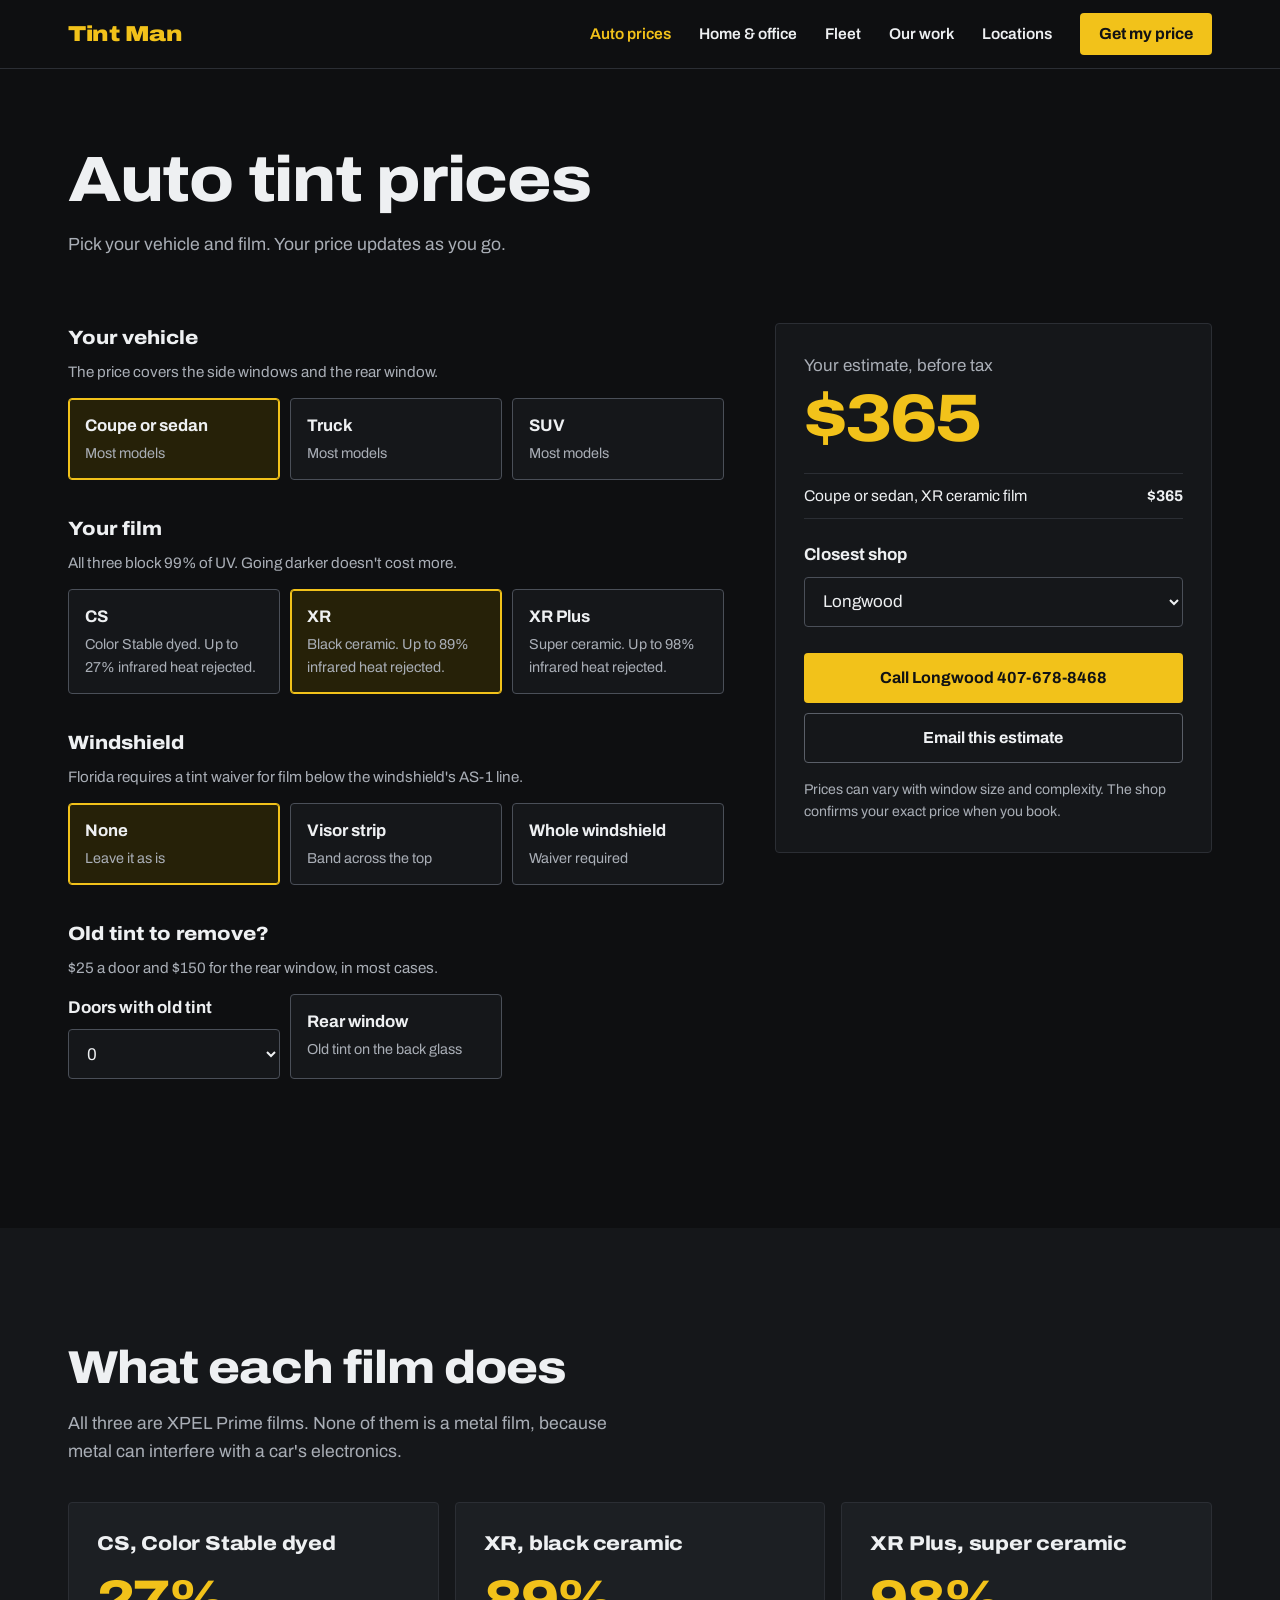
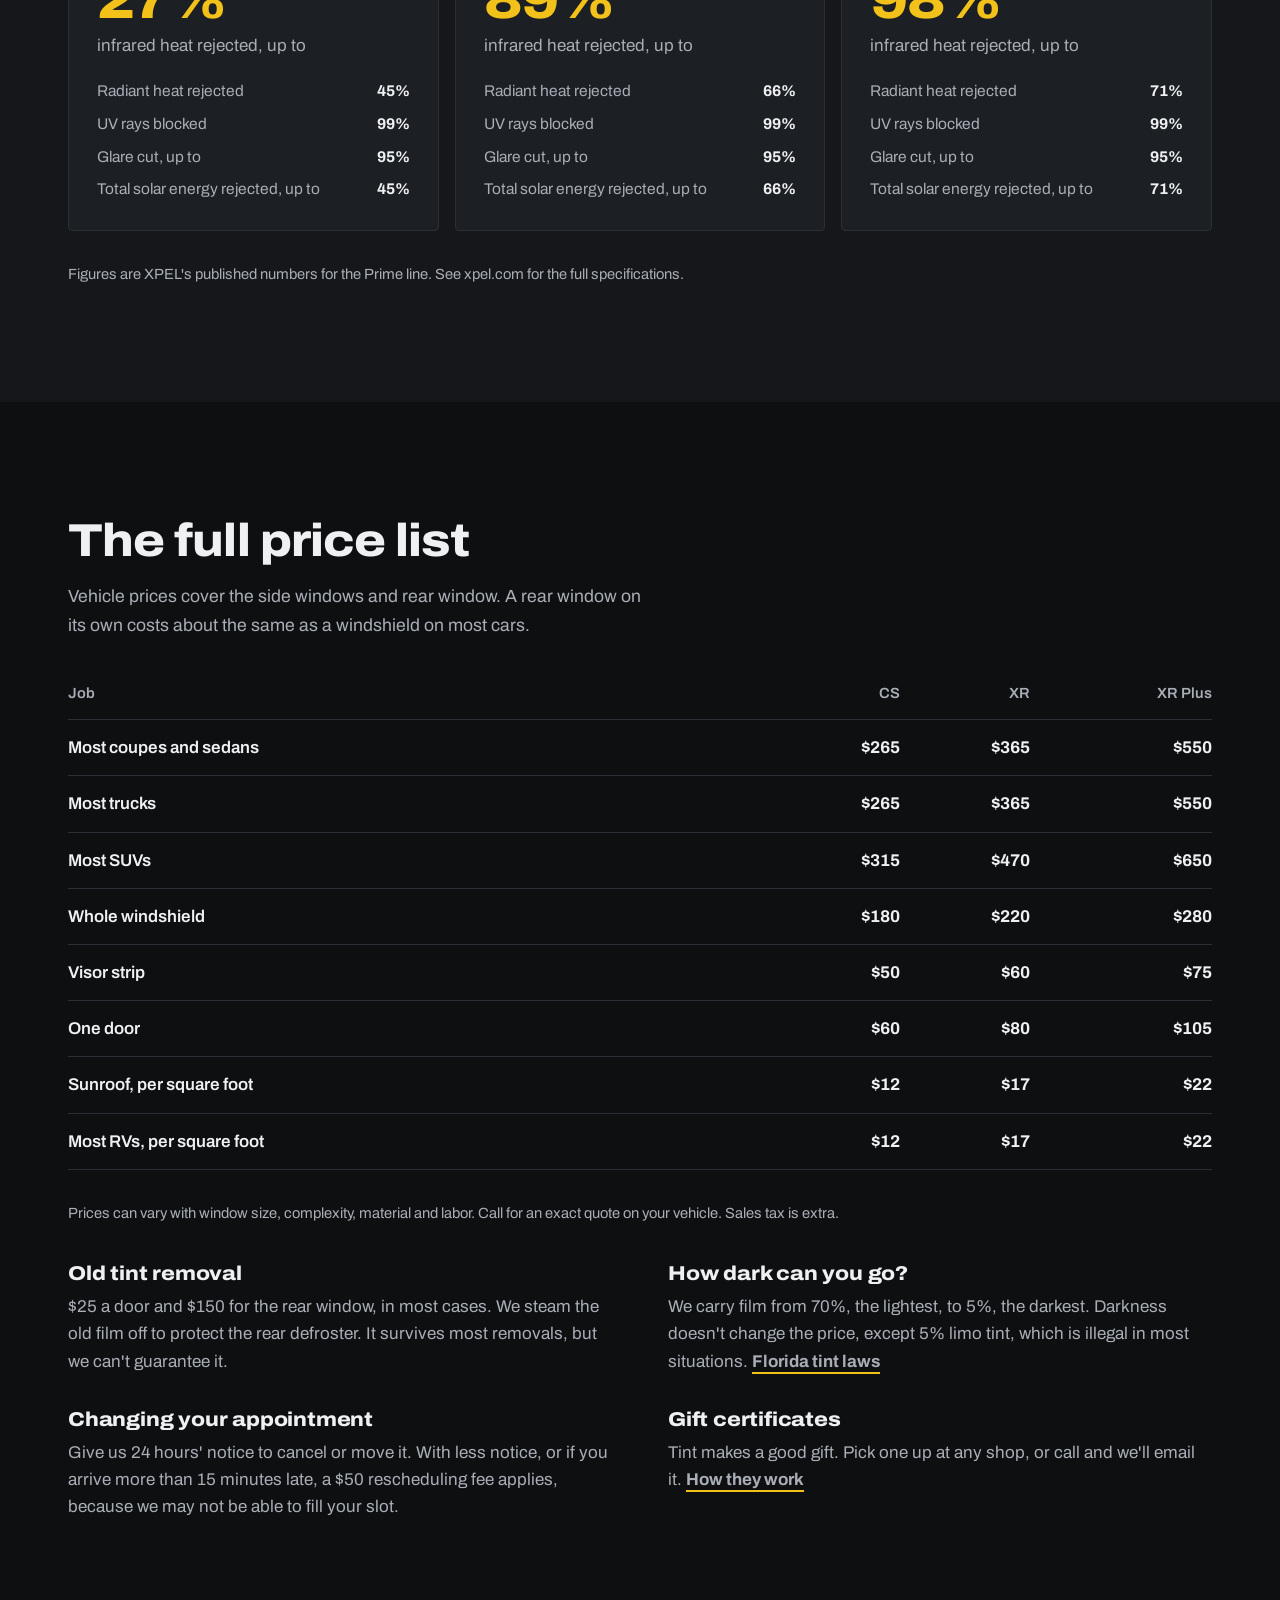
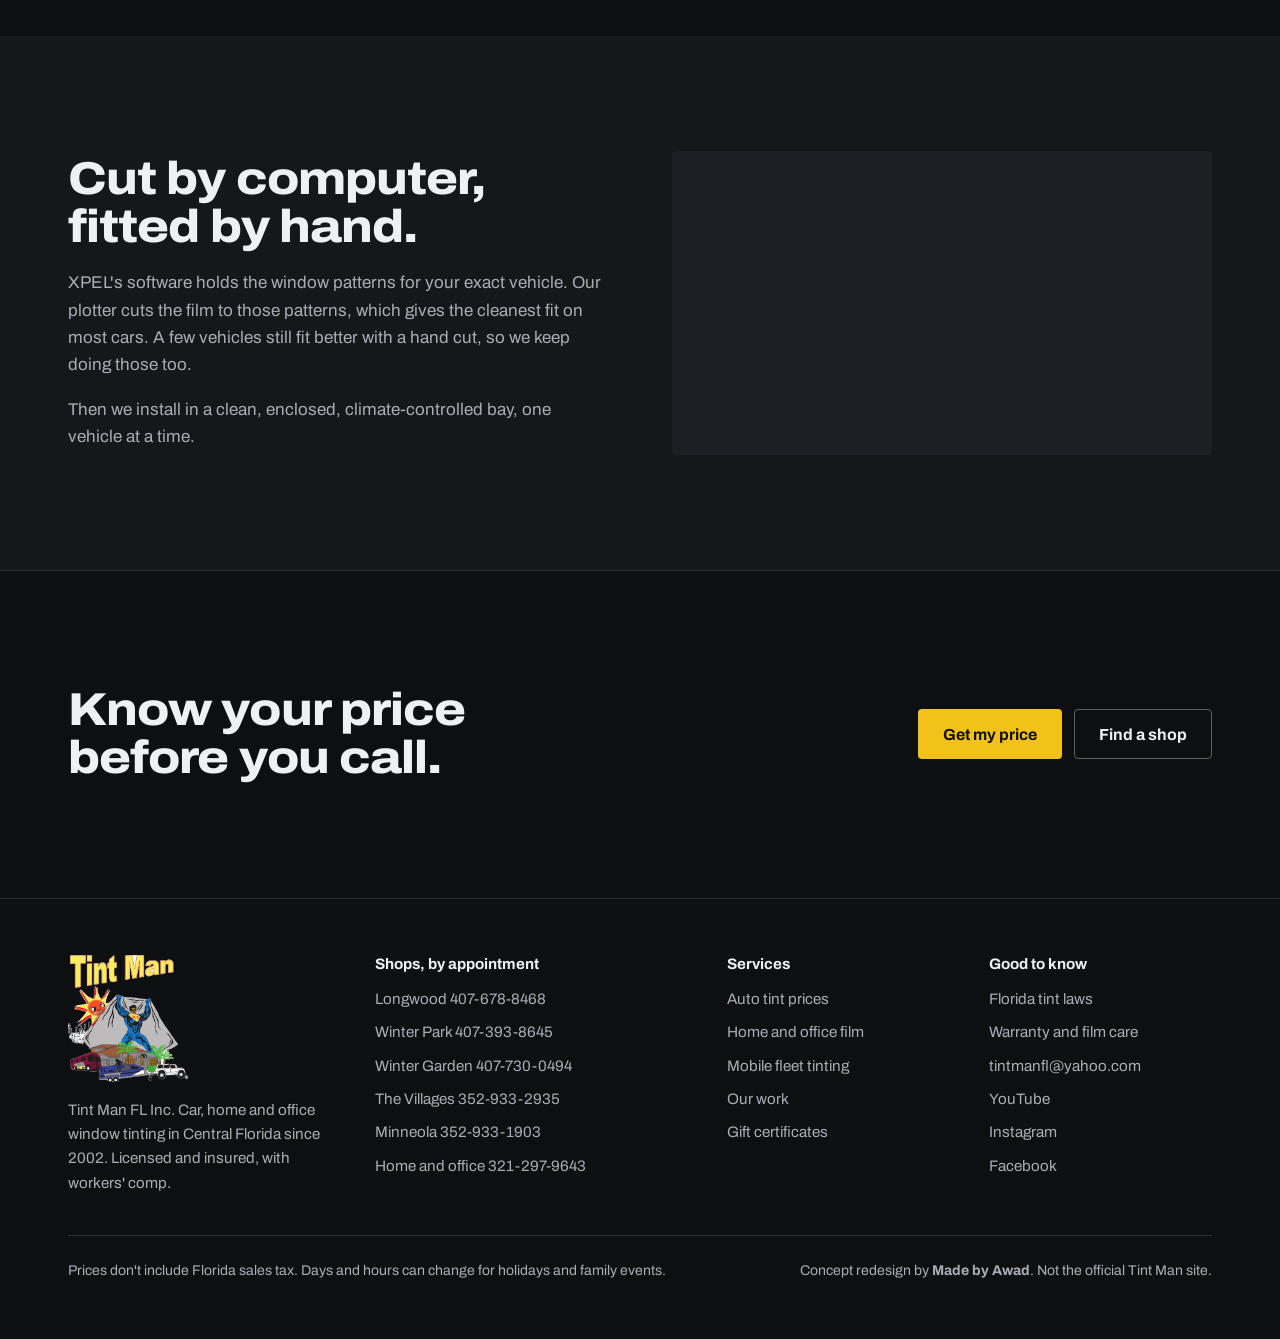
==== auto.html @ 5b7890b1 "Tint Man FL concept redesign: 8-page static site with price builder Co-Authored-By: Claude Opus 5.5 " ====
<!doctype html>
<html lang="en">
<head>
<meta charset="utf-8">
<meta name="viewport" content="width=device-width, initial-scale=1">
<title>Auto Tint Prices | Tint Man FL</title>
<meta name="description" content="Price your car, truck or SUV tint in seconds. XPEL CS from $265, XR ceramic from $365, XR Plus from $550. Lifetime warranty.">
<meta name="robots" content="noindex, nofollow">
<meta name="theme-color" content="#0e0f11">
<meta property="og:title" content="Auto Tint Prices | Tint Man FL">
<meta property="og:description" content="Price your car, truck or SUV tint in seconds. XPEL CS from $265, XR ceramic from $365, XR Plus from $550. Lifetime warranty.">
<meta property="og:image" content="assets/img/og.jpg">
<meta property="og:type" content="website">
<link rel="preload" href="assets/fonts/archivo.woff2" as="font" type="font/woff2" crossorigin>
<link rel="stylesheet" href="assets/site.css">
</head>
<body>
<a class="skip" href="#main">Skip to content</a>
<header class="hdr">
  <div class="wrap">
    <a class="brand" href="index.html" aria-label="Tint Man, home">Tint Man</a>
    <button class="menu" type="button" aria-expanded="false" aria-controls="nav">Menu</button>
    <nav class="nav" id="nav" aria-label="Main"><a href="auto.html" aria-current="page">Auto prices</a><a href="home-office.html">Home &amp; office</a><a href="fleet.html">Fleet</a><a href="work.html">Our work</a><a href="locations.html">Locations</a><a class="btn btn-p" href="auto.html#price">Get my price</a></nav>
  </div>
</header>
<main id="main">

<section class="phead">
  <div class="wrap">
    <h1>Auto tint prices</h1>
    <p class="lead">Pick your vehicle and film. Your price updates as you go.</p>
  </div>
</section>

<section class="sec" id="price" style="padding-top:16px">
  <div class="wrap builder">
    <form id="price-form">
      <fieldset>
        <legend>Your vehicle</legend>
        <p class="hint">The price covers the side windows and the rear window.</p>
        <div class="opts c3">
          <label class="opt"><input type="radio" name="vehicle" value="car" checked><span><b>Coupe or sedan</b><small>Most models</small></span></label>
          <label class="opt"><input type="radio" name="vehicle" value="truck"><span><b>Truck</b><small>Most models</small></span></label>
          <label class="opt"><input type="radio" name="vehicle" value="suv"><span><b>SUV</b><small>Most models</small></span></label>
        </div>
      </fieldset>
      <fieldset>
        <legend>Your film</legend>
        <p class="hint">All three block 99% of UV. Going darker doesn't cost more.</p>
        <div class="opts c3">
          <label class="opt"><input type="radio" name="film" value="cs"><span><b>CS</b><small>Color Stable dyed. Up to 27% infrared heat rejected.</small></span></label>
          <label class="opt"><input type="radio" name="film" value="xr" checked><span><b>XR</b><small>Black ceramic. Up to 89% infrared heat rejected.</small></span></label>
          <label class="opt"><input type="radio" name="film" value="xrp"><span><b>XR Plus</b><small>Super ceramic. Up to 98% infrared heat rejected.</small></span></label>
        </div>
      </fieldset>
      <fieldset>
        <legend>Windshield</legend>
        <p class="hint">Florida requires a tint waiver for film below the windshield's AS-1 line.</p>
        <div class="opts c3">
          <label class="opt"><input type="radio" name="windshield" value="none" checked><span><b>None</b><small>Leave it as is</small></span></label>
          <label class="opt"><input type="radio" name="windshield" value="visor"><span><b>Visor strip</b><small>Band across the top</small></span></label>
          <label class="opt"><input type="radio" name="windshield" value="full"><span><b>Whole windshield</b><small>Waiver required</small></span></label>
        </div>
      </fieldset>
      <fieldset>
        <legend>Old tint to remove?</legend>
        <p class="hint">$25 a door and $150 for the rear window, in most cases.</p>
        <div class="opts c3">
          <div class="field"><label for="rm-doors">Doors with old tint</label>
            <select id="rm-doors" name="rm-doors"><option>0</option><option>1</option><option>2</option><option>3</option><option>4</option></select></div>
          <label class="opt"><input type="checkbox" name="rm-rear"><span><b>Rear window</b><small>Old tint on the back glass</small></span></label>
        </div>
      </fieldset>
    </form>
    <aside class="quote" aria-live="polite">
      <div class="mute">Your estimate, before tax</div>
      <div class="tot" id="q-total">$365</div>
      <ul id="q-lines"><li><span>Coupe or sedan, XR ceramic film</span><b>$365</b></li></ul>
      <div class="field"><label for="q-shop">Closest shop</label><select id="q-shop" form="price-form" name="shop"><option value="0">Longwood</option><option value="1">Winter Park</option><option value="2">Winter Garden</option><option value="3">The Villages</option><option value="4">Minneola</option></select></div>
      <a class="btn btn-p" id="q-call" href="tel:+14076788468">Call Longwood 407-678-8468</a>
      <a class="btn btn-s" id="q-mail" href="mailto:tintmanfl@yahoo.com">Email this estimate</a>
      <p class="fine">Prices can vary with window size and complexity. The shop confirms your exact price when you book.</p>
    </aside>
  </div>
</section>

<section class="sec alt">
  <div class="wrap">
    <h2 class="rv">What each film does</h2>
    <p class="lead rv">All three are XPEL Prime films. None of them is a metal film, because metal can interfere with a car's electronics.</p>
    <div class="specs rv">
      <div class="spec">
        <h3>CS, Color Stable dyed</h3>
        <div class="big">27%</div><div class="mute">infrared heat rejected, up to</div>
        <dl><dt>Radiant heat rejected</dt><dd>45%</dd><dt>UV rays blocked</dt><dd>99%</dd><dt>Glare cut, up to</dt><dd>95%</dd><dt>Total solar energy rejected, up to</dt><dd>45%</dd></dl>
      </div>
      <div class="spec">
        <h3>XR, black ceramic</h3>
        <div class="big">89%</div><div class="mute">infrared heat rejected, up to</div>
        <dl><dt>Radiant heat rejected</dt><dd>66%</dd><dt>UV rays blocked</dt><dd>99%</dd><dt>Glare cut, up to</dt><dd>95%</dd><dt>Total solar energy rejected, up to</dt><dd>66%</dd></dl>
      </div>
      <div class="spec">
        <h3>XR Plus, super ceramic</h3>
        <div class="big">98%</div><div class="mute">infrared heat rejected, up to</div>
        <dl><dt>Radiant heat rejected</dt><dd>71%</dd><dt>UV rays blocked</dt><dd>99%</dd><dt>Glare cut, up to</dt><dd>95%</dd><dt>Total solar energy rejected, up to</dt><dd>71%</dd></dl>
      </div>
    </div>
    <p class="sec-foot mute small rv">Figures are XPEL's published numbers for the Prime line. See xpel.com for the full specifications.</p>
  </div>
</section>

<section class="sec">
  <div class="wrap">
    <h2 class="rv">The full price list</h2>
    <p class="lead rv">Vehicle prices cover the side windows and rear window. A rear window on its own costs about the same as a windshield on most cars.</p>
    <div class="tbl-wrap rv">
      <table>
        <thead><tr><th scope="col">Job</th><th scope="col" class="n">CS</th><th scope="col" class="n">XR</th><th scope="col" class="n">XR Plus</th></tr></thead>
        <tbody>
          <tr><th scope="row">Most coupes and sedans</th><td class="n">$265</td><td class="n">$365</td><td class="n">$550</td></tr>
          <tr><th scope="row">Most trucks</th><td class="n">$265</td><td class="n">$365</td><td class="n">$550</td></tr>
          <tr><th scope="row">Most SUVs</th><td class="n">$315</td><td class="n">$470</td><td class="n">$650</td></tr>
          <tr><th scope="row">Whole windshield</th><td class="n">$180</td><td class="n">$220</td><td class="n">$280</td></tr>
          <tr><th scope="row">Visor strip</th><td class="n">$50</td><td class="n">$60</td><td class="n">$75</td></tr>
          <tr><th scope="row">One door</th><td class="n">$60</td><td class="n">$80</td><td class="n">$105</td></tr>
          <tr><th scope="row">Sunroof, per square foot</th><td class="n">$12</td><td class="n">$17</td><td class="n">$22</td></tr>
          <tr><th scope="row">Most RVs, per square foot</th><td class="n">$12</td><td class="n">$17</td><td class="n">$22</td></tr>
        </tbody>
      </table>
    </div>
    <p class="sec-foot mute small rv">Prices can vary with window size, complexity, material and labor. Call for an exact quote on your vehicle. Sales tax is extra.</p>
    <div class="notes rv">
      <div><h3>Old tint removal</h3><p>$25 a door and $150 for the rear window, in most cases. We steam the old film off to protect the rear defroster. It survives most removals, but we can't guarantee it.</p></div>
      <div><h3>How dark can you go?</h3><p>We carry film from 70%, the lightest, to 5%, the darkest. Darkness doesn't change the price, except 5% limo tint, which is illegal in most situations. <a class="tlink" href="tint-laws.html">Florida tint laws</a></p></div>
      <div><h3>Changing your appointment</h3><p>Give us 24 hours' notice to cancel or move it. With less notice, or if you arrive more than 15 minutes late, a $50 rescheduling fee applies, because we may not be able to fill your slot.</p></div>
      <div><h3>Gift certificates</h3><p>Tint makes a good gift. Pick one up at any shop, or call and we'll email it. <a class="tlink" href="locations.html#gift">How they work</a></p></div>
    </div>
  </div>
</section>

<section class="sec alt">
  <div class="wrap split">
    <div class="stack rv">
      <h2>Cut by computer, fitted by hand.</h2>
      <p class="mute">XPEL's software holds the window patterns for your exact vehicle. Our plotter cuts the film to those patterns, which gives the cleanest fit on most cars. A few vehicles still fit better with a hand cut, so we keep doing those too.</p>
      <p class="mute">Then we install in a clean, enclosed, climate-controlled bay, one vehicle at a time.</p>
    </div>
    <div class="video rv"><iframe src="https://www.youtube-nocookie.com/embed/i6JGkqrCtaM" title="Auto window tinting by Tint Man FL" loading="lazy" allow="accelerometer; encrypted-media; picture-in-picture" allowfullscreen></iframe></div>
  </div>
</section>

<section class="sec end">
  <div class="wrap">
    <h2>Know your price before you call.</h2>
    <div class="btns">
      <a class="btn btn-p" href="#price">Get my price</a>
      <a class="btn btn-s" href="locations.html">Find a shop</a>
    </div>
  </div>
</section>
</main>
<footer class="ftr">
  <div class="wrap">
    <div class="ftr-grid">
      <div>
        <img src="assets/img/tint-man-logo.png" width="397" height="420" alt="Tint Man logo" loading="lazy">
        <p>Tint Man FL Inc. Car, home and office window tinting in Central Florida since 2002. Licensed and insured, with workers' comp.</p>
      </div>
      <div>
        <h3>Shops, by appointment</h3>
        <ul><li>Longwood <a href="tel:+14076788468">407-678-8468</a></li><li>Winter Park <a href="tel:+14073938645">407-393-8645</a></li><li>Winter Garden <a href="tel:+14077300494">407-730-0494</a></li><li>The Villages <a href="tel:+13529332935">352-933-2935</a></li><li>Minneola <a href="tel:+13529331903">352-933-1903</a></li><li>Home and office <a href="tel:+13212979643">321-297-9643</a></li></ul>
      </div>
      <div>
        <h3>Services</h3>
        <ul>
          <li><a href="auto.html">Auto tint prices</a></li>
          <li><a href="home-office.html">Home and office film</a></li>
          <li><a href="fleet.html">Mobile fleet tinting</a></li>
          <li><a href="work.html">Our work</a></li>
          <li><a href="locations.html#gift">Gift certificates</a></li>
        </ul>
      </div>
      <div>
        <h3>Good to know</h3>
        <ul>
          <li><a href="tint-laws.html">Florida tint laws</a></li>
          <li><a href="warranty.html">Warranty and film care</a></li>
          <li><a href="mailto:tintmanfl@yahoo.com">tintmanfl@yahoo.com</a></li>
          <li><a href="https://www.youtube.com/channel/UCc-5ROJTFRDalu6q-zeM-1g" rel="noopener">YouTube</a></li>
          <li><a href="https://www.instagram.com/tintmanwindowtinting" rel="noopener">Instagram</a></li>
          <li><a href="https://www.facebook.com/tintmanfl" rel="noopener">Facebook</a></li>
        </ul>
      </div>
    </div>
    <div class="note">
      <span>Prices don't include Florida sales tax. Days and hours can change for holidays and family events.</span>
      <span>Concept redesign by <a class="tlink" href="https://madebyawad.com" rel="noopener">Made by Awad</a>. Not the official Tint Man site.</span>
    </div>
  </div>
</footer>
<div class="bar">
  <a class="btn btn-s" href="locations.html">Find a shop</a>
  <a class="btn btn-p" href="auto.html#price">Get my price</a>
</div>
<script>window.TM_PRICES={"base": {"car": {"cs": 265, "xr": 365, "xrp": 550}, "truck": {"cs": 265, "xr": 365, "xrp": 550}, "suv": {"cs": 315, "xr": 470, "xrp": 650}}, "windshield": {"cs": 180, "xr": 220, "xrp": 280}, "visor": {"cs": 50, "xr": 60, "xrp": 75}, "removeDoor": 25, "removeRear": 150};window.TM_SHOPS=[{"name": "Longwood", "phone": "407-678-8468"}, {"name": "Winter Park", "phone": "407-393-8645"}, {"name": "Winter Garden", "phone": "407-730-0494"}, {"name": "The Villages", "phone": "352-933-2935"}, {"name": "Minneola", "phone": "352-933-1903"}];</script>
<script src="assets/site.js" defer></script>
</body>
</html>
---- assets/site.css ----
@font-face{font-family:"Archivo";src:url("fonts/archivo.woff2") format("woff2");font-weight:100 900;font-stretch:62% 125%;font-display:swap}

:root{
  --bg:#0e0f11;--bg2:#15171a;--bg3:#1c1f23;--line:#2b2e34;
  --text:#eef0f2;--mute:#a9aeb6;--acc:#f2c21a;--ink:#111214;
  --r:4px;--wrap:1240px;--pad:clamp(20px,4vw,48px);
}
*,*::before,*::after{box-sizing:border-box}
html{scroll-behavior:smooth;-webkit-text-size-adjust:100%}
body{margin:0;background:var(--bg);color:var(--text);font-family:"Archivo",system-ui,-apple-system,"Segoe UI",Arial,sans-serif;font-size:17px;line-height:1.6;-webkit-font-smoothing:antialiased}
img{display:block;max-width:100%;height:auto}
a{color:inherit}
h1,h2,h3{margin:0;font-weight:800;font-stretch:112%;letter-spacing:-.02em;line-height:1.05;text-wrap:balance}
h1{font-size:clamp(2.5rem,6.4vw,5.1rem)}
h2{font-size:clamp(1.9rem,3.6vw,3rem)}
h3{font-size:1.25rem;letter-spacing:-.01em;line-height:1.2}
p{margin:0}
.wrap{max-width:var(--wrap);margin:0 auto;padding:0 var(--pad)}
.sec{padding:clamp(64px,9vw,120px) 0}
.sec.alt{background:var(--bg2)}
.lead{color:var(--mute);font-size:1.1rem;max-width:58ch;margin-top:18px}
.mute{color:var(--mute)}
.small{font-size:.92rem}
.acc{color:var(--acc)}
.skip{position:absolute;left:-9999px}
.skip:focus{left:12px;top:12px;z-index:30;background:var(--acc);color:var(--ink);padding:10px 14px;border-radius:var(--r)}
:focus-visible{outline:2px solid var(--acc);outline-offset:3px}

/* buttons */
.btn{display:inline-flex;align-items:center;justify-content:center;min-height:50px;padding:0 24px;border-radius:var(--r);font-weight:700;font-size:1rem;text-decoration:none;white-space:nowrap;border:1px solid transparent;cursor:pointer;font-family:inherit;transition:transform .15s ease,background-color .15s ease,border-color .15s ease}
.btn:active{transform:translateY(1px)}
.btn-p{background:var(--acc);color:var(--ink)}
.btn-p:hover{background:#ffd43a}
.btn-s{border-color:#5a5f68;color:var(--text);background:transparent}
.btn-s:hover{border-color:var(--text)}
.btns{display:flex;flex-wrap:wrap;gap:12px}
.tlink{font-weight:700;text-decoration:underline;text-decoration-color:var(--acc);text-decoration-thickness:2px;text-underline-offset:5px}
.tlink:hover{color:var(--acc)}

/* header */
.hdr{position:sticky;top:0;z-index:20;background:var(--bg);border-bottom:1px solid var(--line)}
.hdr .wrap{display:flex;align-items:center;justify-content:space-between;height:68px;gap:24px}
.brand{font-weight:900;font-stretch:120%;font-size:1.35rem;letter-spacing:-.02em;text-decoration:none;color:var(--acc);white-space:nowrap}
.nav{display:flex;align-items:center;gap:28px}
.nav a:not(.btn){text-decoration:none;font-weight:600;font-size:.97rem;color:var(--text);white-space:nowrap}
.nav a:not(.btn):hover,.nav a[aria-current="page"]{color:var(--acc)}
.nav .btn{min-height:42px;padding:0 18px}
.menu{display:none;background:none;border:1px solid #5a5f68;color:var(--text);border-radius:var(--r);height:42px;padding:0 14px;font:inherit;font-weight:700;cursor:pointer}
@media (max-width:980px){
  .menu{display:block}
  .nav{display:none;position:absolute;left:0;right:0;top:68px;background:var(--bg);border-bottom:1px solid var(--line);flex-direction:column;align-items:stretch;gap:0;padding:8px var(--pad) 20px}
  .nav.open{display:flex}
  .nav a:not(.btn){padding:14px 0;border-bottom:1px solid var(--line);font-size:1.05rem}
  .nav .btn{margin-top:16px;min-height:50px}
}

/* hero */
.hero{padding:clamp(36px,5vw,64px) 0 0}
.hero-row{display:flex;justify-content:space-between;align-items:flex-end;gap:32px;margin-top:28px;flex-wrap:wrap}
.hero-row p{color:var(--mute);font-size:1.15rem;max-width:44ch}
.hero-img{margin-top:clamp(28px,4vw,48px)}
.hero-img img{width:100%;aspect-ratio:16/7;object-fit:cover;object-position:50% 62%;border-radius:var(--r)}
@media (max-width:700px){.hero-img img{aspect-ratio:4/3}}

/* page head (inner pages) */
.phead{padding:clamp(40px,6vw,80px) 0 clamp(28px,4vw,48px)}
.phead h1{font-size:clamp(2.2rem,5vw,4rem)}

/* proof strip */
.proof{display:grid;grid-template-columns:repeat(4,1fr);gap:0;border-top:1px solid var(--line);border-bottom:1px solid var(--line);margin-top:clamp(40px,6vw,72px)}
.proof div{padding:24px 24px 24px 0;font-weight:600;line-height:1.35}
.proof div+div{padding-left:24px;border-left:1px solid var(--line)}
.proof b{display:block;color:var(--acc);font-weight:800;font-stretch:112%;font-size:1.05rem;margin-bottom:4px}
@media (max-width:900px){.proof{grid-template-columns:1fr 1fr}.proof div{padding:18px 16px 18px 0}.proof div+div{padding-left:16px}.proof div:nth-child(3){border-left:0;padding-left:0;border-top:1px solid var(--line)}.proof div:nth-child(4){border-top:1px solid var(--line)}}
@media (max-width:520px){.proof{grid-template-columns:1fr}.proof div,.proof div+div{padding:16px 0;border-left:0}.proof div+div{border-top:1px solid var(--line)}}

/* film rows */
.films{margin-top:40px;border-top:1px solid var(--line)}
.film{display:grid;grid-template-columns:1.1fr 1.6fr 1fr auto;gap:24px;align-items:center;padding:26px 0;border-bottom:1px solid var(--line)}
.film .nm{font-weight:800;font-stretch:112%;font-size:1.7rem;letter-spacing:-.02em}
.film .heat b{font-size:1.25rem}
.film .pr{font-weight:800;font-stretch:112%;font-size:2rem;color:var(--acc);text-align:right;letter-spacing:-.02em}
@media (max-width:800px){.film{grid-template-columns:1fr auto;gap:6px 16px}.film .ds{grid-column:1/-1;order:3}.film .heat{grid-column:1/-1;order:4}}

/* work grid on home */
.mosaic{display:grid;grid-template-columns:2fr 1fr 1fr;grid-template-rows:auto auto;gap:12px;margin-top:40px}
.mosaic a{display:block;overflow:hidden;border-radius:var(--r)}
.mosaic img{width:100%;height:100%;object-fit:cover;aspect-ratio:4/3;transition:transform .4s ease}
.mosaic a:hover img{transform:scale(1.03)}
.mosaic a:first-child{grid-row:1/3}
.mosaic a:first-child img{aspect-ratio:auto}
@media (max-width:760px){.mosaic{grid-template-columns:1fr 1fr}.mosaic a:first-child{grid-column:1/-1;grid-row:auto}.mosaic a:first-child img{aspect-ratio:4/3}}
.sec-foot{margin-top:32px}

/* split */
.split{display:grid;grid-template-columns:1fr 1fr;gap:clamp(28px,5vw,72px);align-items:center}
.split img{border-radius:var(--r);width:100%;aspect-ratio:4/3;object-fit:cover}
.split.tall img{aspect-ratio:1/1}
@media (max-width:860px){.split{grid-template-columns:1fr}}
.stack>*+*{margin-top:18px}

/* duo cards (home + office / fleet) */
.duo{display:grid;grid-template-columns:1.6fr 1fr;gap:clamp(20px,3vw,40px);margin-top:8px}
.duo article img{width:100%;height:340px;object-fit:cover;border-radius:var(--r)}
.duo h2{font-size:clamp(1.6rem,2.6vw,2.2rem);margin-top:24px}
.duo p{color:var(--mute);margin-top:12px;max-width:52ch}
.duo .tlink{display:inline-block;margin-top:18px}
@media (max-width:860px){.duo{grid-template-columns:1fr;gap:56px}.duo article img{height:auto;aspect-ratio:4/3}}

/* shops */
.shops{margin-top:36px;border-top:1px solid var(--line)}
.shop{display:grid;grid-template-columns:1fr 1.5fr 1.4fr auto;gap:20px;align-items:center;padding:22px 0;border-bottom:1px solid var(--line)}
.shop .nm{font-weight:800;font-stretch:112%;font-size:1.35rem;letter-spacing:-.01em}
.shop .ph{font-weight:800;font-size:1.2rem;text-decoration:none;color:var(--acc);white-space:nowrap}
.shop .ph:hover{text-decoration:underline}
.shop address{font-style:normal;color:var(--mute)}
.shop .dy{color:var(--mute)}
@media (max-width:900px){.shop{grid-template-columns:1fr auto;gap:4px 16px}.shop address,.shop .dy{grid-column:1/-1}.shop .ph{grid-row:1;grid-column:2}}

/* story */
.split img.story-logo{width:150px;aspect-ratio:auto;border-radius:0;margin-bottom:28px}
.years{display:grid;grid-template-columns:repeat(5,1fr);gap:16px;margin-top:36px;padding-top:24px;border-top:1px solid var(--line)}
.years b{display:block;font-weight:800;font-stretch:112%;font-size:1.5rem;color:var(--acc);letter-spacing:-.02em}
.years span{color:var(--mute);font-size:.95rem}
@media (max-width:700px){.years{grid-template-columns:1fr 1fr}}

/* end cta */
.end{text-align:left;border-top:1px solid var(--line)}
.end .wrap{display:flex;justify-content:space-between;align-items:center;gap:32px;flex-wrap:wrap}
.end h2{max-width:18ch}

/* footer */
.ftr{border-top:1px solid var(--line);padding:56px 0 110px;color:var(--mute);font-size:.95rem}
.ftr-grid{display:grid;grid-template-columns:1.2fr 1.4fr 1fr 1fr;gap:40px}
.ftr h3{font-size:.95rem;color:var(--text);margin-bottom:14px;font-stretch:100%;font-weight:700;letter-spacing:0}
.ftr ul{list-style:none;margin:0;padding:0}
.ftr li{margin-bottom:9px}
.ftr a{text-decoration:none}
.ftr a:hover{color:var(--acc)}
.ftr img{width:120px;margin-bottom:16px}
.ftr .note{margin-top:40px;padding-top:24px;border-top:1px solid var(--line);font-size:.88rem;display:flex;justify-content:space-between;gap:24px;flex-wrap:wrap}
@media (max-width:900px){.ftr-grid{grid-template-columns:1fr 1fr}}
@media (max-width:520px){.ftr-grid{grid-template-columns:1fr}}
@media (min-width:761px){.ftr{padding-bottom:56px}}

/* mobile action bar */
.bar{display:none}
@media (max-width:760px){
  .bar{display:grid;grid-template-columns:1fr 1fr;gap:10px;position:fixed;left:0;right:0;bottom:0;z-index:20;background:var(--bg);border-top:1px solid var(--line);padding:10px 14px calc(10px + env(safe-area-inset-bottom))}
  .bar .btn{min-height:48px;padding:0 10px}
}

/* price builder */
.builder{display:grid;grid-template-columns:1.5fr 1fr;gap:clamp(24px,4vw,56px);align-items:start}
@media (max-width:900px){.builder{grid-template-columns:1fr}}
fieldset{border:0;margin:0 0 34px;padding:0;min-width:0}
legend{padding:0;font-weight:800;font-stretch:112%;font-size:1.2rem;margin-bottom:6px}
.hint{color:var(--mute);font-size:.95rem;margin-bottom:14px}
.opts{display:grid;gap:10px}
.opts.c3{grid-template-columns:repeat(3,1fr)}
@media (max-width:620px){.opts.c3{grid-template-columns:1fr}}
.opt{position:relative}
.opt input{position:absolute;opacity:0;inset:0;width:100%;height:100%;margin:0;cursor:pointer}
.opt span{display:block;border:1px solid #4a4f58;border-radius:var(--r);padding:14px 16px;height:100%;background:var(--bg2);transition:border-color .15s ease,background-color .15s ease}
.opt b{display:block;font-size:1.05rem}
.opt small{display:block;color:var(--mute);font-size:.9rem;margin-top:2px}
.opt input:hover+span{border-color:var(--text)}
.opt input:checked+span{border-color:var(--acc);background:#262108;box-shadow:inset 0 0 0 1px var(--acc)}
.opt input:focus-visible+span{outline:2px solid var(--acc);outline-offset:3px}
.field label{display:block;font-weight:700;margin-bottom:8px}
select{width:100%;min-height:50px;border-radius:var(--r);border:1px solid #4a4f58;background:var(--bg2);color:var(--text);font:inherit;padding:0 14px}
.quote{position:sticky;top:92px;background:var(--bg2);border:1px solid var(--line);border-radius:var(--r);padding:28px}
.quote .tot{font-weight:800;font-stretch:112%;font-size:clamp(3rem,6vw,4.2rem);line-height:1;color:var(--acc);letter-spacing:-.03em;margin:6px 0 4px}
.quote ul{list-style:none;margin:20px 0;padding:0;border-top:1px solid var(--line)}
.quote li{display:flex;justify-content:space-between;gap:16px;padding:10px 0;border-bottom:1px solid var(--line);font-size:.97rem}
.quote .field{margin:22px 0 16px}
.quote .btn{width:100%;margin-top:10px}
.quote .fine{color:var(--mute);font-size:.88rem;margin-top:16px}

/* tables */
.tbl-wrap{overflow-x:auto;margin-top:28px}
table{width:100%;border-collapse:collapse;min-width:520px}
th,td{text-align:left;padding:14px 16px 14px 0;border-bottom:1px solid var(--line)}
thead th{color:var(--mute);font-weight:600;font-size:.92rem}
tbody th{font-weight:600}
td.n,th.n{text-align:right;padding-right:0;font-variant-numeric:tabular-nums;white-space:nowrap}
td.n{font-weight:700}

/* spec tiles */
.specs{display:grid;grid-template-columns:repeat(3,1fr);gap:16px;margin-top:36px}
.spec{background:var(--bg2);border:1px solid var(--line);border-radius:var(--r);padding:28px}
.sec.alt .spec{background:var(--bg3)}
.spec .big{font-weight:800;font-stretch:112%;font-size:3.4rem;line-height:1;letter-spacing:-.03em;color:var(--acc);margin:18px 0 4px}
.spec dl{margin:20px 0 0;display:grid;grid-template-columns:1fr auto;gap:8px 16px;font-size:.97rem}
.spec dt{color:var(--mute)}
.spec dd{margin:0;font-weight:700;text-align:right}
@media (max-width:900px){.specs{grid-template-columns:1fr}}
.specs.five{grid-template-columns:repeat(6,1fr)}
.specs.five .spec{grid-column:span 2}
.specs.five .spec:nth-child(-n+2){grid-column:span 3}
@media (max-width:900px){.specs.five{grid-template-columns:1fr}.specs.five .spec,.specs.five .spec:nth-child(-n+2){grid-column:auto}}
.specs.five .big{font-size:2.6rem}

/* notes list */
.notes{display:grid;grid-template-columns:1fr 1fr;gap:32px 56px;margin-top:36px}
.notes h3{margin-bottom:8px}
.notes p{color:var(--mute)}
@media (max-width:760px){.notes{grid-template-columns:1fr}}

/* video */
.video{position:relative;aspect-ratio:16/9;border-radius:var(--r);overflow:hidden;background:var(--bg3)}
.video iframe{position:absolute;inset:0;width:100%;height:100%;border:0}

/* gallery */
.gal{columns:3;column-gap:12px;margin-top:8px}
.gal a{display:block;margin-bottom:12px;break-inside:avoid;border-radius:var(--r);overflow:hidden}
.gal img{width:100%;transition:transform .4s ease}
.gal a:hover img{transform:scale(1.03)}
@media (max-width:900px){.gal{columns:2}}
@media (max-width:480px){.gal{columns:1}}
.strip{display:grid;grid-template-columns:repeat(3,1fr);gap:12px;margin-top:36px}
.strip img{width:100%;aspect-ratio:4/3;object-fit:cover;border-radius:var(--r)}
@media (max-width:700px){.strip{grid-template-columns:1fr 1fr}}
dialog{border:0;padding:0;background:transparent;max-width:min(94vw,1400px);max-height:94vh}
dialog::backdrop{background:rgba(8,9,10,.92)}
dialog img{max-width:100%;max-height:84vh;border-radius:var(--r);margin:0 auto}
dialog form{display:flex;justify-content:flex-end;margin-bottom:10px}

/* locations */
.locs{display:grid;grid-template-columns:1fr 1.2fr;gap:clamp(24px,4vw,56px);align-items:start}
.loc{display:block;width:100%;text-align:left;background:none;border:0;border-bottom:1px solid var(--line);color:inherit;font:inherit;padding:22px 0}
.loc:first-child{border-top:1px solid var(--line)}
.loc h2{font-size:1.5rem}
.loc address{font-style:normal;color:var(--mute);margin-top:6px}
.loc .dy{margin-top:2px;color:var(--mute)}
.loc .btns{margin-top:16px}
.loc .btn{min-height:44px;padding:0 16px;font-size:.95rem}
.map{position:sticky;top:92px}
.map iframe{width:100%;height:min(70vh,620px);border:0;border-radius:var(--r);background:var(--bg3)}
.map p{margin-top:10px}
@media (max-width:900px){.locs{grid-template-columns:1fr}.map{position:static;order:-1}.map iframe{height:320px}}

/* checklist */
.rows{margin-top:28px;border-top:1px solid var(--line)}
.rows div{display:grid;grid-template-columns:1fr 2fr;gap:24px;padding:20px 0;border-bottom:1px solid var(--line)}
.rows b{font-weight:700}
.rows span{color:var(--mute)}
@media (max-width:700px){.rows div{grid-template-columns:1fr;gap:4px}}
.chips{display:flex;flex-wrap:wrap;gap:10px;margin-top:24px;padding:0;list-style:none}
.chips li{border:1px solid #4a4f58;border-radius:var(--r);padding:8px 14px;font-weight:600;font-size:.97rem}

/* reveal */
@media (prefers-reduced-motion:no-preference){
  .js .rv{opacity:0;transform:translateY(18px);transition:opacity .6s cubic-bezier(.16,1,.3,1),transform .6s cubic-bezier(.16,1,.3,1)}
  .js .rv.in{opacity:1;transform:none}
}
@media (prefers-reduced-motion:reduce){html{scroll-behavior:auto}*{transition:none!important}}
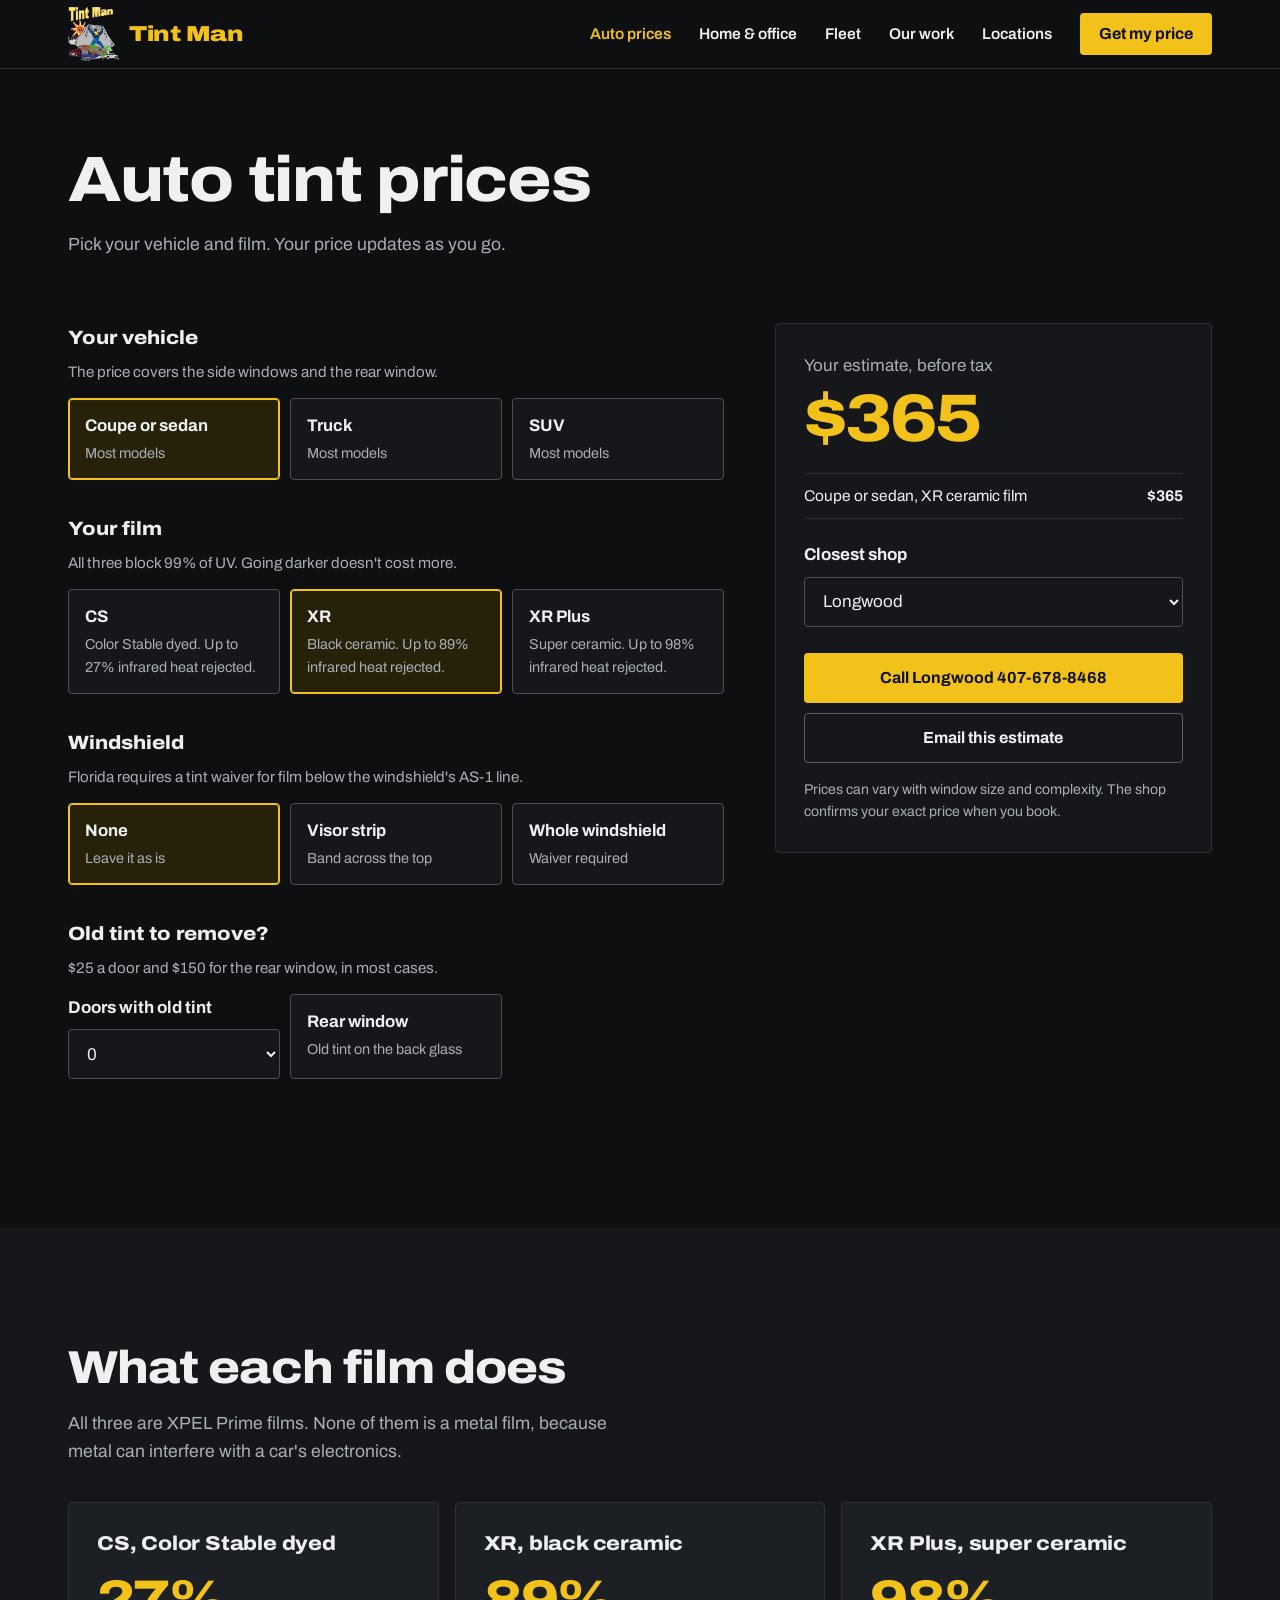
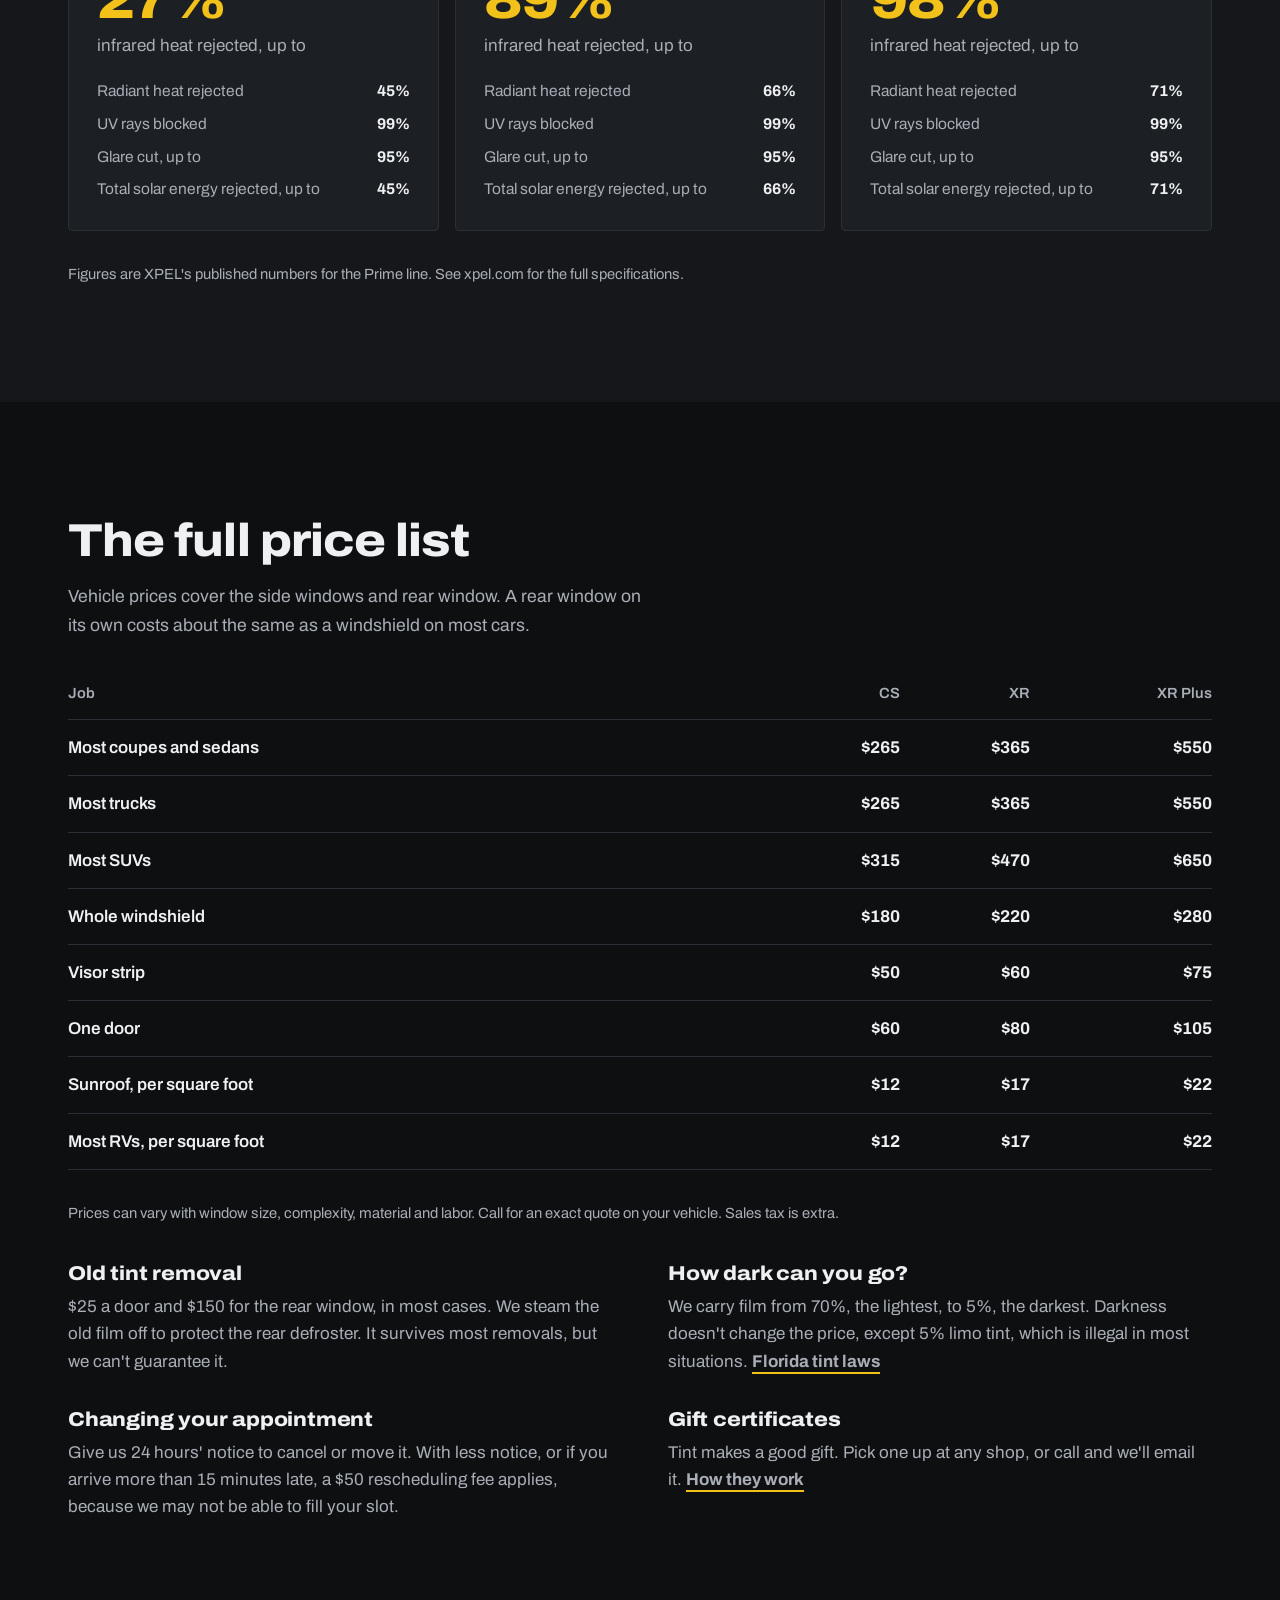
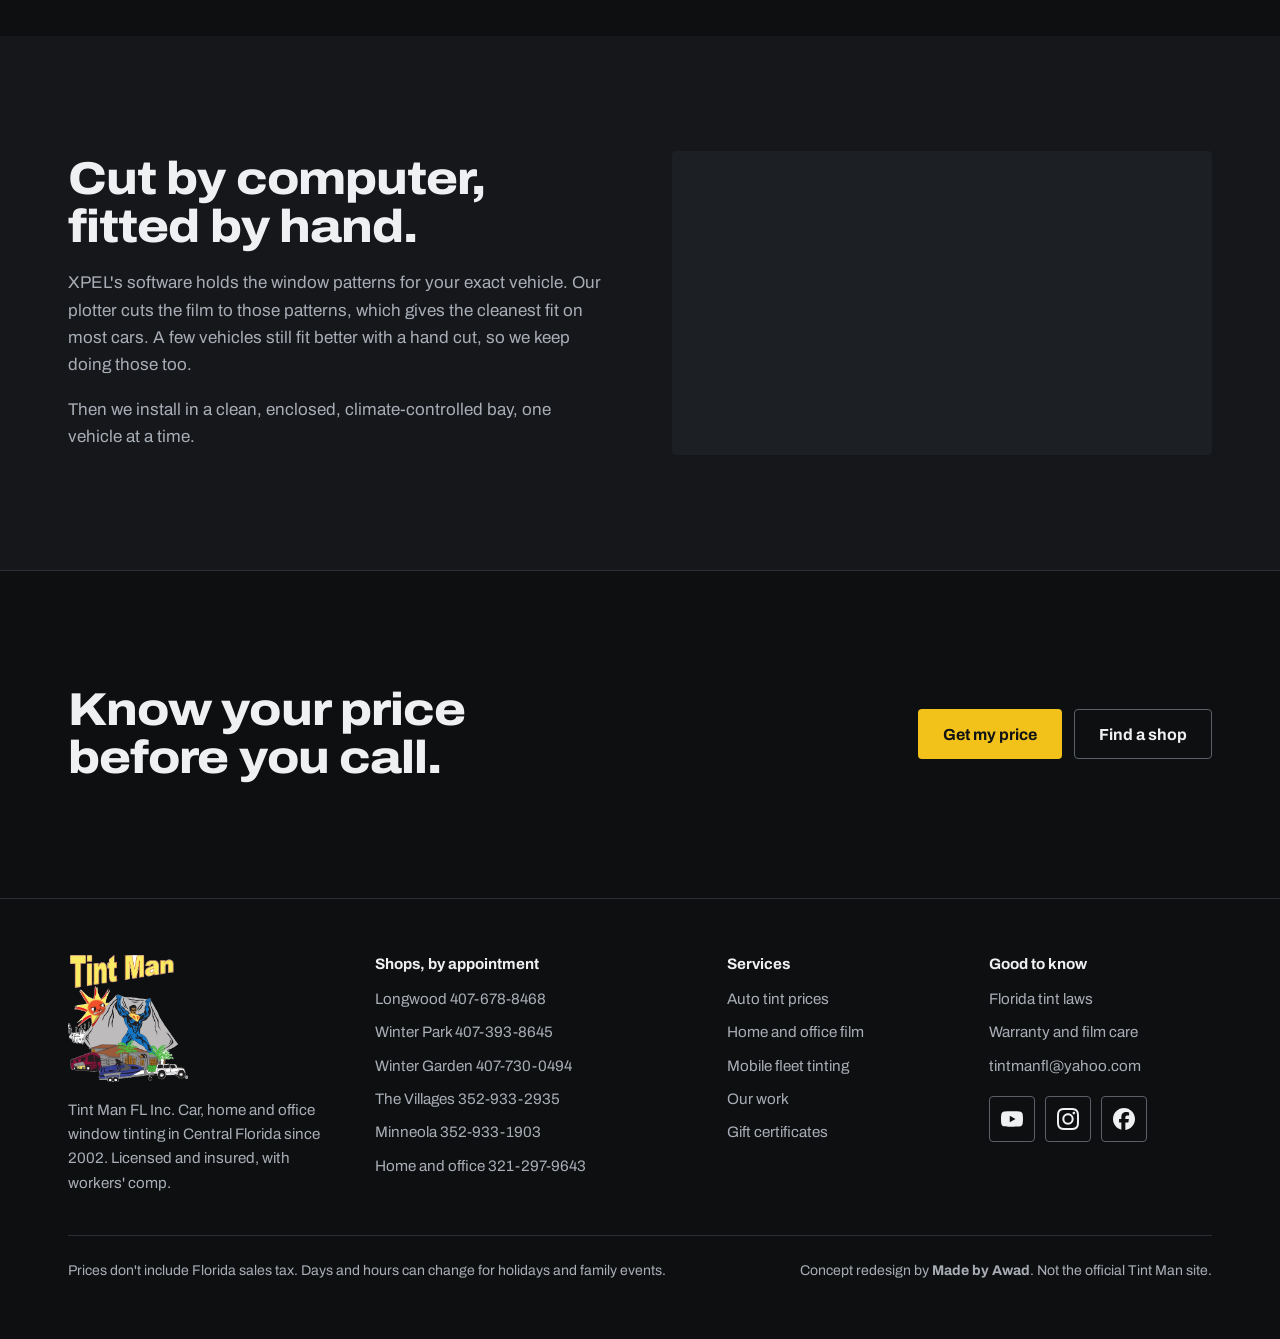
==== commit e59e5a3a: "Add logo to header and social icon buttons to footer Co-Authored-By: Claude Opus 5.5 <noreply@anthro" ====
--- a/auto.html
+++ b/auto.html
@@ -18,7 +18,7 @@
 <a class="skip" href="#main">Skip to content</a>
 <header class="hdr">
   <div class="wrap">
-    <a class="brand" href="index.html" aria-label="Tint Man, home">Tint Man</a>
+    <a class="brand" href="index.html" aria-label="Tint Man, home"><img src="assets/img/tint-man-logo.png" width="397" height="420" alt=""><span>Tint Man</span></a>
     <button class="menu" type="button" aria-expanded="false" aria-controls="nav">Menu</button>
     <nav class="nav" id="nav" aria-label="Main"><a href="auto.html" aria-current="page">Auto prices</a><a href="home-office.html">Home &amp; office</a><a href="fleet.html">Fleet</a><a href="work.html">Our work</a><a href="locations.html">Locations</a><a class="btn btn-p" href="auto.html#price">Get my price</a></nav>
   </div>
@@ -186,10 +186,8 @@
           <li><a href="tint-laws.html">Florida tint laws</a></li>
           <li><a href="warranty.html">Warranty and film care</a></li>
           <li><a href="mailto:tintmanfl@yahoo.com">tintmanfl@yahoo.com</a></li>
-          <li><a href="https://www.youtube.com/channel/UCc-5ROJTFRDalu6q-zeM-1g" rel="noopener">YouTube</a></li>
-          <li><a href="https://www.instagram.com/tintmanwindowtinting" rel="noopener">Instagram</a></li>
-          <li><a href="https://www.facebook.com/tintmanfl" rel="noopener">Facebook</a></li>
         </ul>
+        <div class="social"><a href="https://www.youtube.com/channel/UCc-5ROJTFRDalu6q-zeM-1g" rel="noopener" aria-label="Tint Man on YouTube"><svg viewBox="0 0 24 24" width="22" height="22" fill="currentColor" aria-hidden="true"><path d="M23.498 6.186a3.016 3.016 0 0 0-2.122-2.136C19.505 3.545 12 3.545 12 3.545s-7.505 0-9.377.505A3.017 3.017 0 0 0 .502 6.186C0 8.07 0 12 0 12s0 3.93.502 5.814a3.016 3.016 0 0 0 2.122 2.136c1.871.505 9.376.505 9.376.505s7.505 0 9.377-.505a3.015 3.015 0 0 0 2.122-2.136C24 15.93 24 12 24 12s0-3.93-.502-5.814zM9.545 15.568V8.432L15.818 12l-6.273 3.568z"/></svg></a><a href="https://www.instagram.com/tintmanwindowtinting" rel="noopener" aria-label="Tint Man on Instagram"><svg viewBox="0 0 24 24" width="22" height="22" fill="currentColor" aria-hidden="true"><path d="M7.0301.084c-1.2768.0602-2.1487.264-2.911.5634-.7888.3075-1.4575.72-2.1228 1.3877-.6652.6677-1.075 1.3368-1.3802 2.127-.2954.7638-.4956 1.6365-.552 2.914-.0564 1.2775-.0689 1.6882-.0626 4.947.0062 3.2586.0206 3.6671.0825 4.9473.061 1.2765.264 2.1482.5635 2.9107.308.7889.72 1.4573 1.388 2.1228.6679.6655 1.3365 1.0743 2.1285 1.38.7632.295 1.6361.4961 2.9134.552 1.2773.056 1.6884.069 4.9462.0627 3.2578-.0062 3.668-.0207 4.9478-.0814 1.28-.0607 2.147-.2652 2.9098-.5633.7889-.3086 1.4578-.72 2.1228-1.3881.665-.6682 1.0745-1.3378 1.3795-2.1284.2957-.7632.4966-1.636.552-2.9124.056-1.2809.0692-1.6898.063-4.948-.0063-3.2583-.021-3.6668-.0817-4.9465-.0607-1.2797-.264-2.1487-.5633-2.9117-.3084-.7889-.72-1.4568-1.3876-2.1228C21.2982 1.33 20.628.9208 19.8378.6165 19.074.321 18.2017.1197 16.9244.0645 15.6471.0093 15.236-.005 11.977.0014 8.718.0076 8.31.0215 7.0301.0839m.1402 21.6932c-1.17-.0509-1.8053-.2453-2.2287-.408-.5606-.216-.96-.4771-1.3819-.895-.422-.4178-.6811-.8186-.9-1.378-.1644-.4234-.3624-1.058-.4171-2.228-.0595-1.2645-.072-1.6442-.079-4.848-.007-3.2037.0053-3.583.0607-4.848.05-1.169.2456-1.805.408-2.2282.216-.5613.4762-.96.895-1.3816.4188-.4217.8184-.6814 1.3783-.9003.423-.1651 1.0575-.3614 2.227-.4171 1.2655-.06 1.6447-.072 4.848-.079 3.2033-.007 3.5835.005 4.8495.0608 1.169.0508 1.8053.2445 2.228.408.5608.216.96.4754 1.3816.895.4217.4194.6816.8176.9005 1.3787.1653.4217.3617 1.056.4169 2.2263.0602 1.2655.0739 1.645.0796 4.848.0058 3.203-.0055 3.5834-.061 4.848-.051 1.17-.245 1.8055-.408 2.2294-.216.5604-.4763.96-.8954 1.3814-.419.4215-.8181.6811-1.3783.9-.4224.1649-1.0577.3617-2.2262.4174-1.2656.0595-1.6448.072-4.8493.079-3.2045.007-3.5825-.006-4.848-.0608M16.953 5.5864A1.44 1.44 0 1 0 18.39 4.144a1.44 1.44 0 0 0-1.437 1.4424M5.8385 12.012c.0067 3.4032 2.7706 6.1557 6.173 6.1493 3.4026-.0065 6.157-2.7701 6.1506-6.1733-.0065-3.4032-2.771-6.1565-6.174-6.1498-3.403.0067-6.156 2.771-6.1496 6.1738M8 12.0077a4 4 0 1 1 4.008 3.9921A3.9996 3.9996 0 0 1 8 12.0077"/></svg></a><a href="https://www.facebook.com/tintmanfl" rel="noopener" aria-label="Tint Man on Facebook"><svg viewBox="0 0 24 24" width="22" height="22" fill="currentColor" aria-hidden="true"><path d="M9.101 23.691v-7.98H6.627v-3.667h2.474v-1.58c0-4.085 1.848-5.978 5.858-5.978.401 0 .955.042 1.468.103a8.68 8.68 0 0 1 1.141.195v3.325a8.623 8.623 0 0 0-.653-.036 26.805 26.805 0 0 0-.733-.009c-.707 0-1.259.096-1.675.309a1.686 1.686 0 0 0-.679.622c-.258.42-.374.995-.374 1.752v1.297h3.919l-.386 2.103-.287 1.564h-3.246v8.245C19.396 23.238 24 18.179 24 12.044c0-6.627-5.373-12-12-12s-12 5.373-12 12c0 5.628 3.874 10.35 9.101 11.647Z"/></svg></a></div>
       </div>
     </div>
     <div class="note">
--- a/assets/site.css
+++ b/assets/site.css
@@ -41,6 +41,8 @@
 .hdr{position:sticky;top:0;z-index:20;background:var(--bg);border-bottom:1px solid var(--line)}
 .hdr .wrap{display:flex;align-items:center;justify-content:space-between;height:68px;gap:24px}
 .brand{font-weight:900;font-stretch:120%;font-size:1.35rem;letter-spacing:-.02em;text-decoration:none;color:var(--acc);white-space:nowrap}
+.brand{display:flex;align-items:center;gap:10px}
+.brand img{height:54px;width:auto}
 .nav{display:flex;align-items:center;gap:28px}
 .nav a:not(.btn){text-decoration:none;font-weight:600;font-size:.97rem;color:var(--text);white-space:nowrap}
 .nav a:not(.btn):hover,.nav a[aria-current="page"]{color:var(--acc)}
@@ -138,6 +140,9 @@
 .ftr a{text-decoration:none}
 .ftr a:hover{color:var(--acc)}
 .ftr img{width:120px;margin-bottom:16px}
+.social{display:flex;gap:10px;margin-top:18px}
+.social a{display:flex;align-items:center;justify-content:center;width:46px;height:46px;border:1px solid #5a5f68;border-radius:var(--r);color:var(--text);transition:color .15s ease,border-color .15s ease}
+.social a:hover{color:var(--acc);border-color:var(--acc)}
 .ftr .note{margin-top:40px;padding-top:24px;border-top:1px solid var(--line);font-size:.88rem;display:flex;justify-content:space-between;gap:24px;flex-wrap:wrap}
 @media (max-width:900px){.ftr-grid{grid-template-columns:1fr 1fr}}
 @media (max-width:520px){.ftr-grid{grid-template-columns:1fr}}
